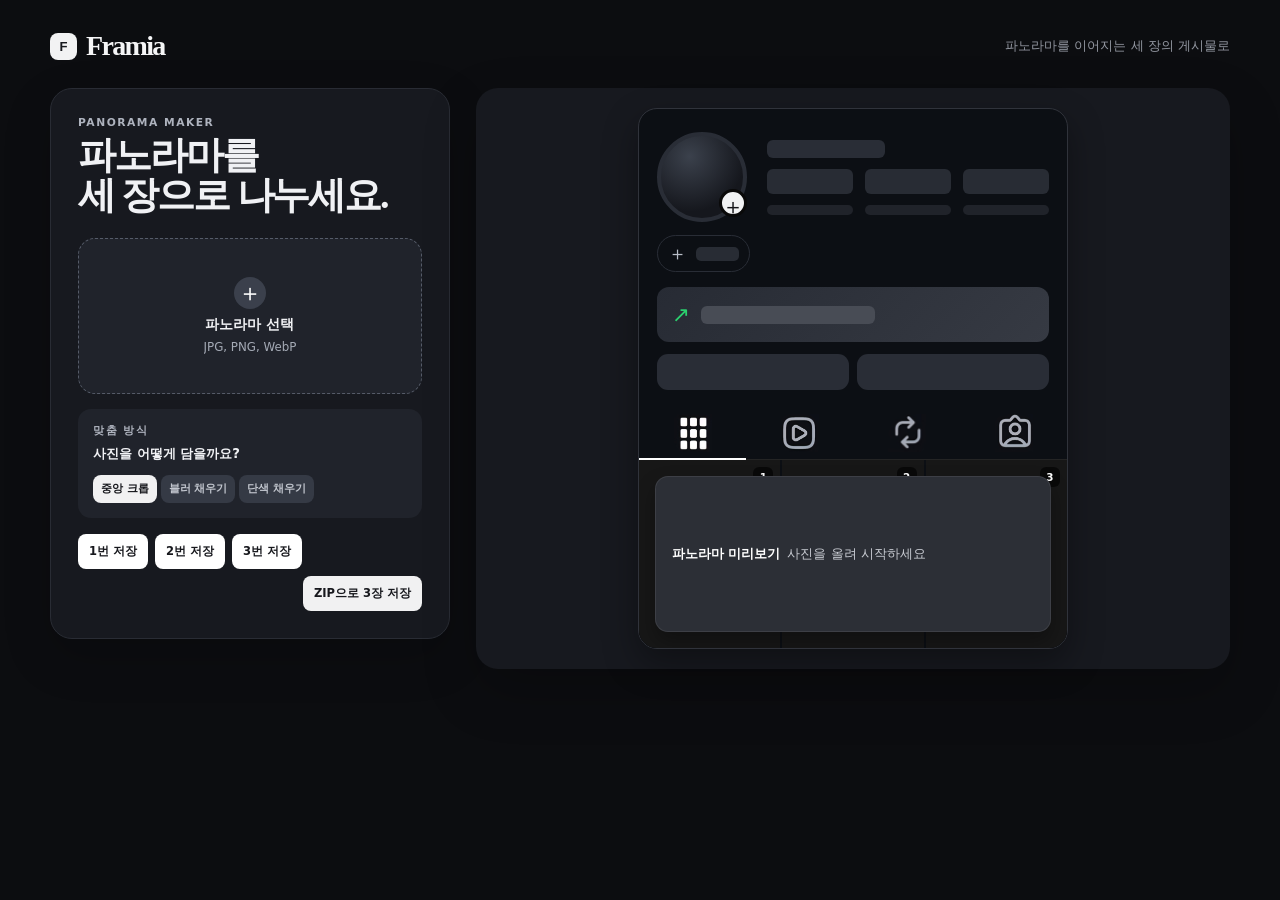
==== panorama.html @ 7ff3e858 "Initial Framia site" ====
<!doctype html>
<html lang="ko">
  <head>
    <meta charset="UTF-8" />
    <meta name="viewport" content="width=device-width, initial-scale=1.0" />
    <title>Framia — 인스타 파노라마 메이커</title>
    <link rel="stylesheet" href="./styles.css" />
  </head>
  <body>
    <header class="site-header">
      <a class="brand" href="./index.html" aria-label="Framia 홈"><span class="brand-mark">F</span>Framia</a>
      <p>파노라마를 이어지는 세 장의 게시물로</p>
    </header>

    <main class="workspace">
      <section class="editor-panel" aria-label="파노라마 편집 도구">
        <div class="editor-heading"><p class="eyebrow">PANORAMA MAKER</p><h1>파노라마를<br />세 장으로 나누세요.</h1></div>
        <label class="upload-card" id="uploadCard" for="imageInput">
          <input id="imageInput" type="file" accept="image/*" />
          <span class="upload-icon" aria-hidden="true">＋</span>
          <strong>파노라마 선택</strong>
          <span id="fileStatus">JPG, PNG, WebP</span>
        </label>

        <div id="fitControls" class="fit-controls" hidden>
          <div><p class="label">맞춤 방식</p><strong>사진을 어떻게 담을까요?</strong></div>
          <div class="mode-buttons" role="group" aria-label="이미지 맞춤 방식">
            <button type="button" data-mode="crop" class="mode-button active">중앙 크롭</button>
            <button type="button" data-mode="fill" class="mode-button">블러 채우기</button>
            <button type="button" data-mode="solid" class="mode-button">단색 채우기</button>
          </div>
        </div>
        <div id="colorControls" class="color-controls" hidden><span>레터박스 색상</span><input id="solidColor" type="color" value="#1d1c1a" aria-label="레터박스 색상" /></div>
        <div id="cropControls" class="crop-controls" hidden>
          <div class="control-heading"><div><p class="label">크롭 위치</p><strong id="cropValue">가운데</strong></div><button id="resetCrop" class="text-button" type="button">가운데로</button></div>
          <input id="cropRange" type="range" min="0" max="100" value="50" aria-label="파노라마 크롭 위치" />
          <div class="range-labels"><span>왼쪽</span><span>오른쪽</span></div>
        </div>
        <div id="downloadActions" class="download-actions" hidden>
          <button type="button" data-panel="0">1번 저장</button>
          <button type="button" data-panel="1">2번 저장</button>
          <button type="button" data-panel="2">3번 저장</button>
          <button type="button" class="secondary" id="downloadAll">ZIP으로 3장 저장</button>
        </div>
      </section>

      <section class="preview-panel" id="previewPanel" aria-label="인스타그램 프로필 미리보기" aria-live="polite">
        <div class="instagram-shell">
          <div class="profile-head" aria-hidden="true">
            <div class="placeholder-avatar"><span>＋</span></div>
            <div class="profile-mask">
              <i class="name-mask"></i>
              <div class="placeholder-stats"><i></i><i></i><i></i></div>
              <div class="stat-captions"><i></i><i></i><i></i></div>
            </div>
          </div>
          <div class="highlight-mask" aria-hidden="true"><span>＋</span><i></i></div>
          <div class="dashboard-mask" aria-hidden="true"><span>↗</span><i></i></div>
          <div class="profile-actions-mask" aria-hidden="true"><i></i><i></i></div>
          <div class="ig-tabs" aria-label="게시물 탭">
            <span class="tab-icon active" aria-hidden="true"><img src="./assets/icons/posts.jpeg" alt="" /></span>
            <span class="tab-icon" aria-hidden="true"><img src="./assets/icons/reels.jpeg" alt="" /></span>
            <span class="tab-icon" aria-hidden="true"><img src="./assets/icons/reposts.jpeg" alt="" /></span>
            <span class="tab-icon" aria-hidden="true"><img src="./assets/icons/tagged.jpeg" alt="" /></span>
          </div>
          <div class="feed-shell">
            <div class="panels-wrap" id="panelsWrap" aria-label="첫 번째 게시물 행 미리보기">
            <div class="panel"><canvas class="render-canvas" id="panel1" width="1080" height="1440" aria-label="첫 번째 출력 이미지"></canvas><canvas class="grid-preview" width="600" height="800" aria-label="첫 번째 게시물 미리보기"></canvas><span>1</span></div>
            <div class="panel"><canvas class="render-canvas" id="panel2" width="1080" height="1440" aria-label="두 번째 출력 이미지"></canvas><canvas class="grid-preview" width="600" height="800" aria-label="두 번째 게시물 미리보기"></canvas><span>2</span></div>
            <div class="panel"><canvas class="render-canvas" id="panel3" width="1080" height="1440" aria-label="세 번째 출력 이미지"></canvas><canvas class="grid-preview" width="600" height="800" aria-label="세 번째 게시물 미리보기"></canvas><span>3</span></div>
            <div id="emptyState" class="empty-state"><b>파노라마 미리보기</b><span>사진을 올려 시작하세요</span></div>
            </div>
          </div>
        </div>
      </section>
    </main>
    <script src="./app.js"></script>
  </body>
</html>
---- styles.css ----
:root { --ig-dark: #0c0f14; font-family: Inter, ui-sans-serif, system-ui, -apple-system, BlinkMacSystemFont, "Segoe UI", sans-serif; color: #f0f1f4; background: #0c0d10; }
* { box-sizing: border-box; }
body { min-width: 320px; margin: 0; background: #0c0d10; }
button, input { font: inherit; }
.site-header { display: flex; width: min(1180px, calc(100% - 48px)); align-items: center; justify-content: space-between; margin: 0 auto; padding: 30px 0 26px; }
.brand { display: inline-flex; align-items: center; gap: 9px; color: #f5f5f6; font-family: Georgia, serif; font-size: 1.75rem; font-weight: 800; letter-spacing: -.06em; text-decoration: none; }
.brand-mark { display: grid; width: 27px; height: 27px; place-items: center; border-radius: 8px; background: #f2f2f3; color: #17181d; font-family: Inter, sans-serif; font-size: .82rem; letter-spacing: 0; }
.site-header p { margin: 0; color: #9296a0; font-size: .82rem; }
.workspace { display: grid; grid-template-columns: minmax(320px, 400px) minmax(0, 1fr); width: min(1180px, calc(100% - 48px)); gap: 26px; margin: 0 auto 56px; align-items: start; }

.editor-panel { padding: 27px; border: 1px solid #292c34; border-radius: 22px; background: #17191f; box-shadow: 0 18px 48px rgb(0 0 0 / 18%); }
.eyebrow, .label { margin: 0 0 7px; color: #aeb3be; font-size: .67rem; font-weight: 850; letter-spacing: .14em; }
.editor-heading { margin-bottom: 22px; }
h1 { margin: 0; font-family: Georgia, serif; font-size: clamp(1.8rem, 3.2vw, 2.4rem); line-height: 1.04; letter-spacing: -.055em; }
.upload-card { display: flex; min-height: 156px; flex-direction: column; align-items: center; justify-content: center; gap: 6px; border: 1.5px dashed #555b68; border-radius: 17px; background: #20232b; color: #a5abb6; cursor: pointer; transition: .18s ease; }
.upload-card:hover, .upload-card.dragging { border-color: #eeeef0; background: #292d36; transform: translateY(-1px); }
.upload-card input { position: absolute; width: 1px; height: 1px; overflow: hidden; clip: rect(0 0 0 0); }
.upload-card strong { color: #f0f1f4; font-size: .9rem; }
.upload-card span:last-child { max-width: 85%; overflow: hidden; font-size: .74rem; text-overflow: ellipsis; white-space: nowrap; }
.upload-icon { display: grid; width: 32px; height: 32px; place-items: center; border-radius: 50%; background: #3b404c; color: #fff; font-size: 1.5rem; line-height: 1; }
.fit-controls, .crop-controls, .color-controls { margin-top: 15px; padding: 15px; border-radius: 13px; background: #20232b; }
.fit-controls { display: flex; align-items: stretch; flex-direction: column; gap: 12px; }
.fit-controls strong, .control-heading strong { font-size: .83rem; }
.fit-controls strong { display: block; white-space: nowrap; }
.mode-buttons { display: flex; flex-wrap: wrap; justify-content: flex-start; gap: 4px; }
button { border: 0; border-radius: 8px; background: #7f5836; color: #fff; cursor: pointer; }
.mode-button { padding: 7px 8px; background: #353a45; color: #c2c6ce; font-size: .67rem; font-weight: 750; }
.mode-button.active { background: #f1f1f2; color: #17181d; }
.color-controls, .control-heading { display: flex; align-items: center; justify-content: space-between; color: #d5d8de; font-size: .78rem; font-weight: 700; }
#colorControls[hidden] { display: none; }
.color-controls.is-disabled { opacity: .42; }
.color-controls.is-disabled input { cursor: not-allowed; }
.color-controls input { width: 32px; height: 26px; padding: 0; border: 0; border-radius: 6px; background: transparent; cursor: pointer; }
.text-button { padding: 0; background: transparent; color: #b8bdc6; font-size: .73rem; }
.text-button:hover { color: #fff; text-decoration: underline; }
input[type="range"] { width: 100%; margin: 14px 0 4px; accent-color: #f1f1f2; cursor: ew-resize; }
.range-labels { display: flex; justify-content: space-between; color: #9298a3; font-size: .68rem; }
.download-actions { display: flex; flex-wrap: wrap; gap: 7px; margin-top: 16px; }
.download-actions button { padding: 10px 11px; border: 0; background: #fff; color: #17181d; font-size: .72rem; font-weight: 800; }
.download-actions .secondary { margin-left: auto; background: #f1f1f2; color: #17181d; }
button:disabled { opacity: .55; cursor: wait; }

.preview-panel { position: sticky; top: 22px; display: grid; width: 100%; place-items: center; padding: 20px; border-radius: 22px; background: #17191f; color: #f7f7f7; box-shadow: 0 22px 54px rgb(0 0 0 / 22%); }
.instagram-shell { overflow: hidden; width: min(100%, 430px); border: 1px solid #30333b; border-radius: 19px; background: var(--ig-dark); box-shadow: 0 14px 34px rgb(0 0 0 / 35%); }
.profile-head { display: grid; grid-template-columns: 90px 1fr; gap: 20px; padding: 23px 18px 13px; }.placeholder-avatar { position: relative; width: 90px; height: 90px; border: 4px solid #292d36; border-radius: 50%; background: radial-gradient(circle at 35% 25%, #3b414c, #15171d 68%); }.placeholder-avatar span { position: absolute; right: -4px; bottom: 1px; display: grid; width: 28px; height: 28px; place-items: center; border: 3px solid #090909; border-radius: 50%; background: #f1f2f3; color: #141519; font-size: 1.35rem; }
.profile-mask { display: flex; flex-direction: column; justify-content: center; gap: 11px; }.name-mask { display: block; width: 42%; height: 18px; border-radius: 6px; background: #292d36; }.placeholder-stats, .stat-captions { display: flex; justify-content: space-between; gap: 12px; }.placeholder-stats i { flex: 1; height: 25px; border-radius: 6px; background: #282c34; }.stat-captions i { flex: 1; height: 10px; border-radius: 5px; background: #20232a; }
.highlight-mask { display: flex; width: 93px; height: 37px; align-items: center; gap: 9px; margin: 0 18px 15px; padding: 0 10px; border: 1px solid #292d36; border-radius: 999px; }.highlight-mask span { color: #b8bdc7; font-size: 1.2rem; }.highlight-mask i { width: 51px; height: 14px; border-radius: 5px; background: #282c34; }
.dashboard-mask { display: flex; align-items: center; gap: 11px; margin: 0 18px 12px; padding: 15px; border-radius: 12px; background: linear-gradient(135deg, #272b34, #363a43); }.dashboard-mask span { color: #2bd16f; font-size: 1.35rem; }.dashboard-mask i { width: 48%; height: 18px; border-radius: 6px; background: #484c55; }.profile-actions-mask { display: grid; grid-template-columns: 1fr 1fr; gap: 8px; margin: 0 18px 15px; }.profile-actions-mask i { height: 36px; border-radius: 11px; background: #292d36; }
.ig-tabs { display: grid; grid-template-columns: repeat(4, 1fr); height: 55px; align-items: stretch; border-bottom: 1px solid #242424; background: var(--ig-dark); text-align: center; }.tab-icon { position: relative; display: grid; width: 100%; height: 55px; place-items: center; }.tab-icon img { display: block; width: 38px; height: 38px; object-fit: contain; mix-blend-mode: normal; }.tab-icon.active::after { position: absolute; right: 0; bottom: 0; left: 0; height: 2px; background: #fff; content: ""; }
.feed-shell { width: 100%; overflow: hidden; background: var(--ig-dark); }
.panels-wrap { position: relative; display: grid; grid-template-columns: repeat(3, 1fr); gap: 2px; min-height: 0; background: var(--ig-dark); }
.panel { position: relative; overflow: hidden; aspect-ratio: 3 / 4; background: #171717; }.render-canvas { display: none; }.grid-preview { display: block; width: 100%; height: 100%; }
.panel span { position: absolute; top: 7px; right: 7px; display: grid; width: 20px; height: 20px; place-items: center; border-radius: 6px; background: rgb(0 0 0 / 58%); color: #fff; font-size: .65rem; font-weight: 800; }
.empty-state { position: absolute; inset: 16px; display: flex; align-items: center; gap: 7px; padding: 13px 16px; border: 1px solid rgb(255 255 255 / 8%); border-radius: 13px; background: #2c2f36; box-shadow: 0 10px 20px rgb(0 0 0 / 30%); color: #c8cbd2; font-size: .8rem; }.empty-state[hidden] { display: none; }.empty-state b { color: #fff; }

@media (max-width: 760px) { .site-header, .workspace { width: min(100% - 28px, 560px); }.site-header { padding: 22px 0 18px; }.site-header p { display: none; }.workspace { display: flex; flex-direction: column; gap: 18px; margin-bottom: 30px; }.editor-panel, .preview-panel { width: 100%; }.preview-panel { position: static; padding: 10px; border-radius: 16px; }.instagram-shell { width: 100%; }.editor-panel { padding: 20px; }.fit-controls { align-items: flex-start; flex-direction: column; }.mode-buttons { justify-content: flex-start; } }
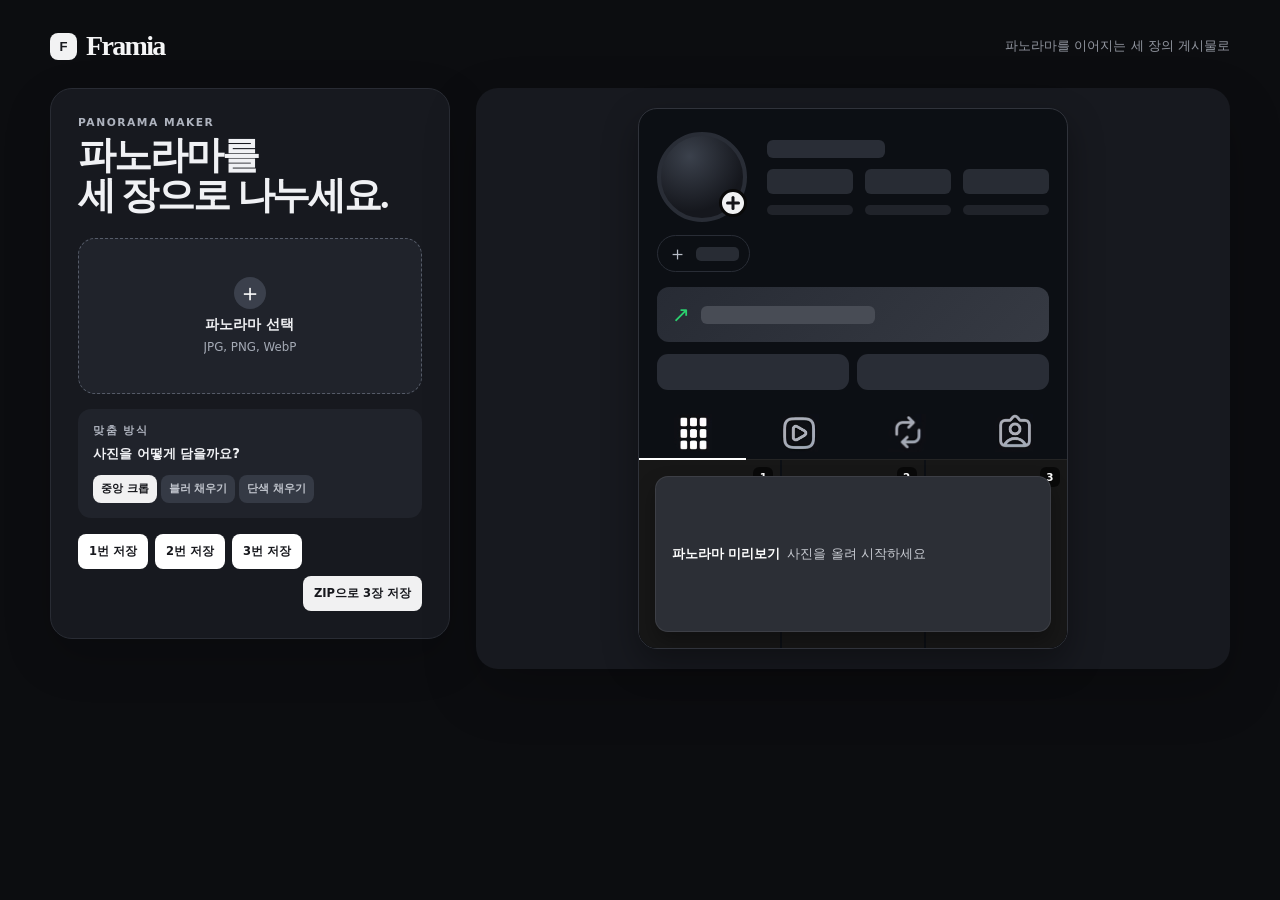
==== commit 9d7cc4a9: "Add panorama margin controls" ====
--- a/panorama.html
+++ b/panorama.html
@@ -31,6 +31,11 @@
           </div>
         </div>
         <div id="colorControls" class="color-controls" hidden><span>레터박스 색상</span><input id="solidColor" type="color" value="#1d1c1a" aria-label="레터박스 색상" /></div>
+        <div id="solidSizeControls" class="crop-controls" hidden>
+          <div class="control-heading"><div><p class="label">사진 크기</p><strong id="solidSizeValue">전체 보이기</strong></div><button id="resetSolidSize" class="text-button" type="button">기본값</button></div>
+          <input id="solidSizeRange" type="range" min="45" max="100" value="100" aria-label="단색 배경 안 사진 크기" />
+          <div class="range-labels"><span>여백 크게</span><span>화면 채움</span></div>
+        </div>
         <div id="cropControls" class="crop-controls" hidden>
           <div class="control-heading"><div><p class="label">크롭 위치</p><strong id="cropValue">가운데</strong></div><button id="resetCrop" class="text-button" type="button">가운데로</button></div>
           <input id="cropRange" type="range" min="0" max="100" value="50" aria-label="파노라마 크롭 위치" />
--- a/styles.css
+++ b/styles.css
@@ -42,7 +42,7 @@
 
 .preview-panel { position: sticky; top: 22px; display: grid; width: 100%; place-items: center; padding: 20px; border-radius: 22px; background: #17191f; color: #f7f7f7; box-shadow: 0 22px 54px rgb(0 0 0 / 22%); }
 .instagram-shell { overflow: hidden; width: min(100%, 430px); border: 1px solid #30333b; border-radius: 19px; background: var(--ig-dark); box-shadow: 0 14px 34px rgb(0 0 0 / 35%); }
-.profile-head { display: grid; grid-template-columns: 90px 1fr; gap: 20px; padding: 23px 18px 13px; }.placeholder-avatar { position: relative; width: 90px; height: 90px; border: 4px solid #292d36; border-radius: 50%; background: radial-gradient(circle at 35% 25%, #3b414c, #15171d 68%); }.placeholder-avatar span { position: absolute; right: -4px; bottom: 1px; display: grid; width: 28px; height: 28px; place-items: center; border: 3px solid #090909; border-radius: 50%; background: #f1f2f3; color: #141519; font-size: 1.35rem; }
+.profile-head { display: grid; grid-template-columns: 90px 1fr; gap: 20px; padding: 23px 18px 13px; }.placeholder-avatar { position: relative; width: 90px; height: 90px; border: 4px solid #292d36; border-radius: 50%; background: radial-gradient(circle at 35% 25%, #3b414c, #15171d 68%); }.placeholder-avatar span { position: absolute; right: -4px; bottom: 1px; width: 28px; height: 28px; border: 3px solid #090909; border-radius: 50%; background: #f1f2f3; color: #141519; font-size: 0; }.placeholder-avatar span::before, .placeholder-avatar span::after { position: absolute; top: 50%; left: 50%; width: 14px; height: 3px; border-radius: 2px; background: currentColor; content: ""; transform: translate(-50%, -50%); }.placeholder-avatar span::after { transform: translate(-50%, -50%) rotate(90deg); }
 .profile-mask { display: flex; flex-direction: column; justify-content: center; gap: 11px; }.name-mask { display: block; width: 42%; height: 18px; border-radius: 6px; background: #292d36; }.placeholder-stats, .stat-captions { display: flex; justify-content: space-between; gap: 12px; }.placeholder-stats i { flex: 1; height: 25px; border-radius: 6px; background: #282c34; }.stat-captions i { flex: 1; height: 10px; border-radius: 5px; background: #20232a; }
 .highlight-mask { display: flex; width: 93px; height: 37px; align-items: center; gap: 9px; margin: 0 18px 15px; padding: 0 10px; border: 1px solid #292d36; border-radius: 999px; }.highlight-mask span { color: #b8bdc7; font-size: 1.2rem; }.highlight-mask i { width: 51px; height: 14px; border-radius: 5px; background: #282c34; }
 .dashboard-mask { display: flex; align-items: center; gap: 11px; margin: 0 18px 12px; padding: 15px; border-radius: 12px; background: linear-gradient(135deg, #272b34, #363a43); }.dashboard-mask span { color: #2bd16f; font-size: 1.35rem; }.dashboard-mask i { width: 48%; height: 18px; border-radius: 6px; background: #484c55; }.profile-actions-mask { display: grid; grid-template-columns: 1fr 1fr; gap: 8px; margin: 0 18px 15px; }.profile-actions-mask i { height: 36px; border-radius: 11px; background: #292d36; }
